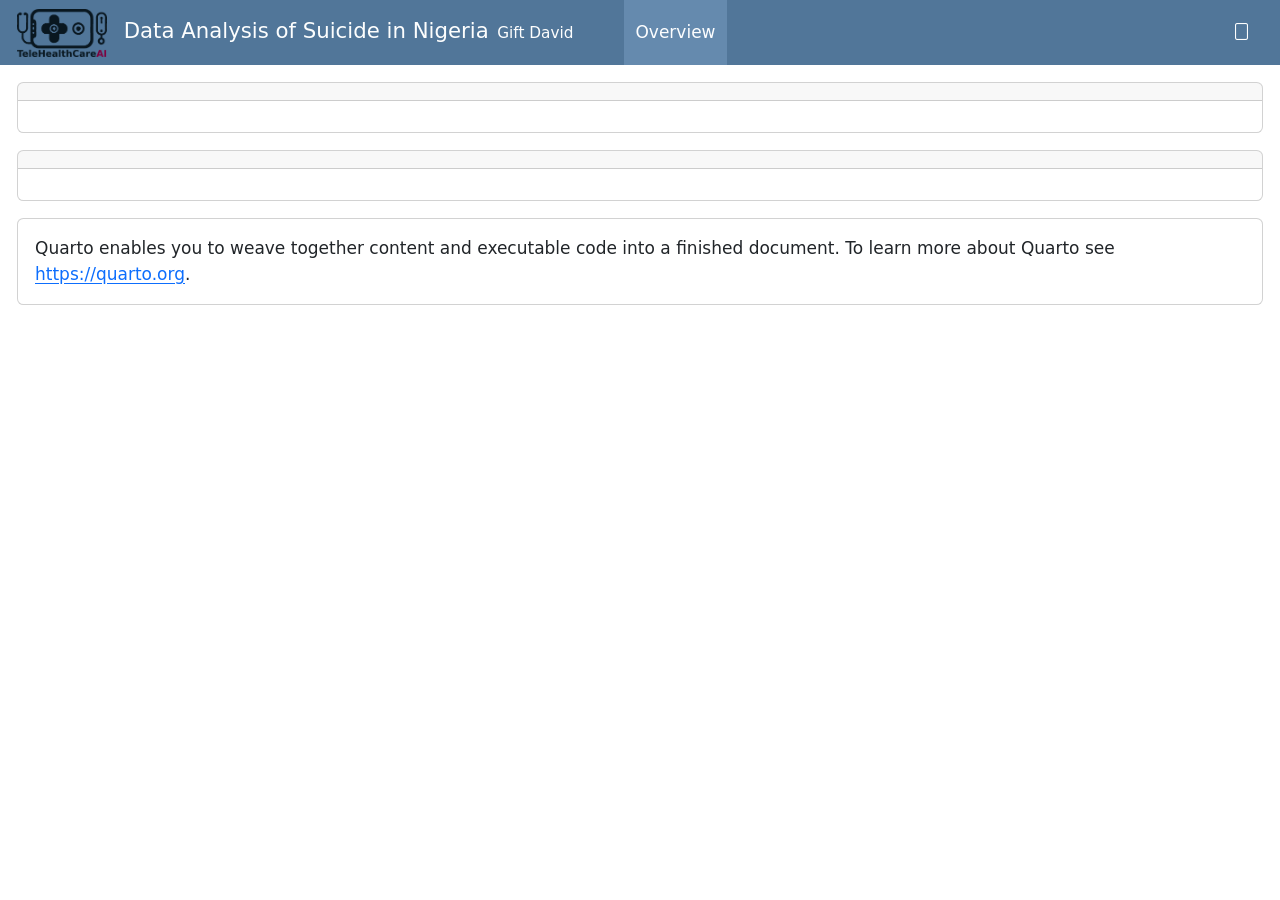
==== index.html @ 69d1113e "wip" ====
<!DOCTYPE html>
<html xmlns="http://www.w3.org/1999/xhtml" lang="en" xml:lang="en"><head>

<meta charset="utf-8">
<meta name="generator" content="quarto-1.7.31">

<meta name="viewport" content="width=device-width, initial-scale=1.0, user-scalable=yes">

<meta name="author" content="Gift David">

<title>Data Analysis of Suicide in Nigeria</title>
<style>
code{white-space: pre-wrap;}
span.smallcaps{font-variant: small-caps;}
div.columns{display: flex; gap: min(4vw, 1.5em);}
div.column{flex: auto; overflow-x: auto;}
div.hanging-indent{margin-left: 1.5em; text-indent: -1.5em;}
ul.task-list{list-style: none;}
ul.task-list li input[type="checkbox"] {
  width: 0.8em;
  margin: 0 0.8em 0.2em -1em; /* quarto-specific, see https://github.com/quarto-dev/quarto-cli/issues/4556 */ 
  vertical-align: middle;
}
</style>


<script src="index_files/libs/clipboard/clipboard.min.js"></script>
<script src="index_files/libs/quarto-html/quarto.js" type="module"></script>
<script src="index_files/libs/quarto-html/tabsets/tabsets.js" type="module"></script>
<script src="index_files/libs/quarto-html/popper.min.js"></script>
<script src="index_files/libs/quarto-html/tippy.umd.min.js"></script>
<script src="index_files/libs/quarto-html/anchor.min.js"></script>
<link href="index_files/libs/quarto-html/tippy.css" rel="stylesheet">
<link href="index_files/libs/quarto-html/quarto-syntax-highlighting-e1a5c8363afafaef2c763b6775fbf3ca.css" rel="stylesheet" class="quarto-color-scheme" id="quarto-text-highlighting-styles">
<link href="index_files/libs/quarto-html/quarto-syntax-highlighting-dark-8ef56b68f8fa1e9d2ba328e99e439f80.css" rel="stylesheet" class="quarto-color-scheme quarto-color-alternate" id="quarto-text-highlighting-styles">
<link href="index_files/libs/quarto-html/quarto-syntax-highlighting-e1a5c8363afafaef2c763b6775fbf3ca.css" rel="stylesheet" class="quarto-color-scheme-extra" id="quarto-text-highlighting-styles">
<script src="index_files/libs/bootstrap/bootstrap.min.js"></script>
<link href="index_files/libs/bootstrap/bootstrap-icons.css" rel="stylesheet">
<link href="index_files/libs/bootstrap/bootstrap-b7bd2291ddbeaabe396b4d601b8ded31.min.css" rel="stylesheet" append-hash="true" class="quarto-color-scheme" id="quarto-bootstrap" data-mode="light">
<link href="index_files/libs/bootstrap/bootstrap-dark-b7bd2291ddbeaabe396b4d601b8ded31.min.css" rel="stylesheet" append-hash="true" class="quarto-color-scheme quarto-color-alternate" id="quarto-bootstrap" data-mode="light">
<link href="index_files/libs/bootstrap/bootstrap-b7bd2291ddbeaabe396b4d601b8ded31.min.css" rel="stylesheet" append-hash="true" class="quarto-color-scheme-extra" id="quarto-bootstrap" data-mode="light">
<script src="index_files/libs/quarto-dashboard/quarto-dashboard.js"></script>
<script src="index_files/libs/quarto-dashboard/stickythead.js"></script>



<script src="index_files/libs/quarto-dashboard/web-components.js" type="module"></script>
<script src="index_files/libs/quarto-dashboard/components.js"></script>



</head>

<body class="quarto-dashboard dashboard-fill fullcontent quarto-light">

<header id="quarto-dashboard-header">
<nav class="navbar navbar-expand-md slim" data-bs-theme="dark">
  <div class="navbar-container container-fluid">
    <button class="navbar-toggler" type="button" data-bs-toggle="collapse" data-bs-target="#dashboard-collapse" aria-controls="dashboard-collapse" aria-expanded="false" aria-label="Toggle navigation">
      <span class="navbar-toggler-icon"></span>
    </button>    


    <div class="navbar-brand-container">       
    <a href="#"><img src="dashboard/assets/images/thcai-logo.png" alt="" class="navbar-logo d-inline-block"></a>
      <div class="navbar-title">
        <div class="navbar-title-text"><a href="#">Data Analysis of Suicide in Nigeria</a></div>
        
        <div class="navbar-author">Gift David</div>
      </div>
    </div>
<div id="dashboard-collapse" class="navbar-collapse collapse"><ul class="navbar-nav navbar-nav-scroll me-auto" role="tablist"><li class="nav-item" role="presentation"><a id="tab-overview" class="nav-link active" data-bs-toggle="tab" role="tab" data-bs-target="#overview" data-scrolling="false" href="#overview" aria-controls="overview" aria-selected="true"><span class="nav-link-text">Overview</span></a></li></ul><div class="quarto-dashboard-links"><a class="quarto-dashboard-link" href="https://docs.google.com/document/d/15hE46jFvj5pnw4lbcJsg3NOOu0spqng-XktD4CuAUO4/edit?usp=sharing" title="report"><i class="bi bi-file"></i></a></div></div></div>
</nav>
</header>
<div class="page-layout-custom quarto-dashboard-content bslib-gap-spacing html-fill-container bslib-page-fill quarto-dashboard-pages">  

<div class="bslib-grid-item html-fill-item tab-content bslib-grid" data-layout="fill" style="display: grid; grid-template-rows: minmax(3em, 1fr); grid-auto-columns: minmax(0, 1fr);">
<div id="overview" class="dashboard-page tab-pane show active html-fill-item html-fill-container" data-orientation="rows" aria-labelledby="tab-overview">
<div class="html-fill-item html-fill-container bslib-grid" style="display: grid; grid-template-rows: minmax(3em, max-content) minmax(3em, max-content) minmax(3em, max-content); grid-auto-columns: minmax(0, 1fr);">
<div class="html-fill-item html-fill-container bslib-grid" style="display: grid; grid-template-columns: minmax(3em, 1fr);
grid-auto-rows: minmax(0, 1fr);">
<div class="card tabset html-fill-item html-fill-container bslib-card" data-bslib-card-init="" data-require-bs-caller="card()" data-full-screen="false">
<div class="card-header dashboard-card-no-title bslib-navs-card-title">

<ul class="nav nav-tabs card-header-tabs" role="tablist" data-tabsetid="card-tabset-1"></ul></div>
<div class="tab-content html-fill-item html-fill-container" data-tabset-id="card-tabset-1"></div><bslib-tooltip placement="auto" bsoptions="[]" data-require-bs-version="5" data-require-bs-caller="tooltip()">
    <template>Expand</template>
    <span class="bslib-full-screen-enter badge rounded-pill">
        <svg xmlns="http://www.w3.org/2000/svg" viewbox="0 0 24 24" style="height:1em;width:1em;" aria-hidden="true" role="img"><path d="M20 5C20 4.4 19.6 4 19 4H13C12.4 4 12 3.6 12 3C12 2.4 12.4 2 13 2H21C21.6 2 22 2.4 22 3V11C22 11.6 21.6 12 21 12C20.4 12 20 11.6 20 11V5ZM4 19C4 19.6 4.4 20 5 20H11C11.6 20 12 20.4 12 21C12 21.6 11.6 22 11 22H3C2.4 22 2 21.6 2 21V13C2 12.4 2.4 12 3 12C3.6 12 4 12.4 4 13V19Z"></path></svg>
    </span>
</bslib-tooltip><script data-bslib-card-init="">bslib.Card.initializeAllCards();</script></div>
</div>
<div class="html-fill-item html-fill-container bslib-grid" style="display: grid; grid-template-columns: minmax(3em, 1fr);
grid-auto-rows: minmax(0, 1fr);">
<div class="card tabset html-fill-item html-fill-container bslib-card" data-bslib-card-init="" data-require-bs-caller="card()" data-full-screen="false">
<div class="card-header dashboard-card-no-title bslib-navs-card-title">

<ul class="nav nav-tabs card-header-tabs" role="tablist" data-tabsetid="card-tabset-2"></ul></div>
<div class="tab-content html-fill-item html-fill-container" data-tabset-id="card-tabset-2"></div><bslib-tooltip placement="auto" bsoptions="[]" data-require-bs-version="5" data-require-bs-caller="tooltip()">
    <template>Expand</template>
    <span class="bslib-full-screen-enter badge rounded-pill">
        <svg xmlns="http://www.w3.org/2000/svg" viewbox="0 0 24 24" style="height:1em;width:1em;" aria-hidden="true" role="img"><path d="M20 5C20 4.4 19.6 4 19 4H13C12.4 4 12 3.6 12 3C12 2.4 12.4 2 13 2H21C21.6 2 22 2.4 22 3V11C22 11.6 21.6 12 21 12C20.4 12 20 11.6 20 11V5ZM4 19C4 19.6 4.4 20 5 20H11C11.6 20 12 20.4 12 21C12 21.6 11.6 22 11 22H3C2.4 22 2 21.6 2 21V13C2 12.4 2.4 12 3 12C3.6 12 4 12.4 4 13V19Z"></path></svg>
    </span>
</bslib-tooltip><script data-bslib-card-init="">bslib.Card.initializeAllCards();</script></div>
</div>
<div class="html-fill-item html-fill-container bslib-grid" style="display: grid; grid-template-columns: minmax(3em, 1fr);
grid-auto-rows: minmax(0, 1fr);">
<div class="card html-fill-item html-fill-container bslib-card" data-fill="false" data-bslib-card-init="" data-require-bs-caller="card()" data-full-screen="false">
<div class="card-body html-fill-item html-fill-container">
<p>Quarto enables you to weave together content and executable code into a finished document. To learn more about Quarto see <a href="https://quarto.org" class="uri">https://quarto.org</a>.</p>
</div>
<bslib-tooltip placement="auto" bsoptions="[]" data-require-bs-version="5" data-require-bs-caller="tooltip()">
    <template>Expand</template>
    <span class="bslib-full-screen-enter badge rounded-pill">
        <svg xmlns="http://www.w3.org/2000/svg" viewbox="0 0 24 24" style="height:1em;width:1em;" aria-hidden="true" role="img"><path d="M20 5C20 4.4 19.6 4 19 4H13C12.4 4 12 3.6 12 3C12 2.4 12.4 2 13 2H21C21.6 2 22 2.4 22 3V11C22 11.6 21.6 12 21 12C20.4 12 20 11.6 20 11V5ZM4 19C4 19.6 4.4 20 5 20H11C11.6 20 12 20.4 12 21C12 21.6 11.6 22 11 22H3C2.4 22 2 21.6 2 21V13C2 12.4 2.4 12 3 12C3.6 12 4 12.4 4 13V19Z"></path></svg>
    </span>
</bslib-tooltip><script data-bslib-card-init="">bslib.Card.initializeAllCards();</script></div><div id="3ade8a4a-fb1d-4a6c-8409-ac45482d5fc9" class="hidden html-fill-item html-fill-container">

</div>
</div>
</div>
</div>
</div>


<script id="quarto-html-after-body" type="application/javascript">
  window.document.addEventListener("DOMContentLoaded", function (event) {
    const icon = "";
    const anchorJS = new window.AnchorJS();
    anchorJS.options = {
      placement: 'right',
      icon: icon
    };
    anchorJS.add('.anchored');
    const isCodeAnnotation = (el) => {
      for (const clz of el.classList) {
        if (clz.startsWith('code-annotation-')) {                     
          return true;
        }
      }
      return false;
    }
    const onCopySuccess = function(e) {
      // button target
      const button = e.trigger;
      // don't keep focus
      button.blur();
      // flash "checked"
      button.classList.add('code-copy-button-checked');
      var currentTitle = button.getAttribute("title");
      button.setAttribute("title", "Copied!");
      let tooltip;
      if (window.bootstrap) {
        button.setAttribute("data-bs-toggle", "tooltip");
        button.setAttribute("data-bs-placement", "left");
        button.setAttribute("data-bs-title", "Copied!");
        tooltip = new bootstrap.Tooltip(button, 
          { trigger: "manual", 
            customClass: "code-copy-button-tooltip",
            offset: [0, -8]});
        tooltip.show();    
      }
      setTimeout(function() {
        if (tooltip) {
          tooltip.hide();
          button.removeAttribute("data-bs-title");
          button.removeAttribute("data-bs-toggle");
          button.removeAttribute("data-bs-placement");
        }
        button.setAttribute("title", currentTitle);
        button.classList.remove('code-copy-button-checked');
      }, 1000);
      // clear code selection
      e.clearSelection();
    }
    const getTextToCopy = function(trigger) {
        const codeEl = trigger.previousElementSibling.cloneNode(true);
        for (const childEl of codeEl.children) {
          if (isCodeAnnotation(childEl)) {
            childEl.remove();
          }
        }
        return codeEl.innerText;
    }
    const clipboard = new window.ClipboardJS('.code-copy-button:not([data-in-quarto-modal])', {
      text: getTextToCopy
    });
    clipboard.on('success', onCopySuccess);
    if (window.document.getElementById('quarto-embedded-source-code-modal')) {
      const clipboardModal = new window.ClipboardJS('.code-copy-button[data-in-quarto-modal]', {
        text: getTextToCopy,
        container: window.document.getElementById('quarto-embedded-source-code-modal')
      });
      clipboardModal.on('success', onCopySuccess);
    }
      var localhostRegex = new RegExp(/^(?:http|https):\/\/localhost\:?[0-9]*\//);
      var mailtoRegex = new RegExp(/^mailto:/);
        var filterRegex = new RegExp('/' + window.location.host + '/');
      var isInternal = (href) => {
          return filterRegex.test(href) || localhostRegex.test(href) || mailtoRegex.test(href);
      }
      // Inspect non-navigation links and adorn them if external
     var links = window.document.querySelectorAll('a[href]:not(.nav-link):not(.navbar-brand):not(.toc-action):not(.sidebar-link):not(.sidebar-item-toggle):not(.pagination-link):not(.no-external):not([aria-hidden]):not(.dropdown-item):not(.quarto-navigation-tool):not(.about-link)');
      for (var i=0; i<links.length; i++) {
        const link = links[i];
        if (!isInternal(link.href)) {
          // undo the damage that might have been done by quarto-nav.js in the case of
          // links that we want to consider external
          if (link.dataset.originalHref !== undefined) {
            link.href = link.dataset.originalHref;
          }
        }
      }
    function tippyHover(el, contentFn, onTriggerFn, onUntriggerFn) {
      const config = {
        allowHTML: true,
        maxWidth: 500,
        delay: 100,
        arrow: false,
        appendTo: function(el) {
            return el.parentElement;
        },
        interactive: true,
        interactiveBorder: 10,
        theme: 'quarto',
        placement: 'bottom-start',
      };
      if (contentFn) {
        config.content = contentFn;
      }
      if (onTriggerFn) {
        config.onTrigger = onTriggerFn;
      }
      if (onUntriggerFn) {
        config.onUntrigger = onUntriggerFn;
      }
      window.tippy(el, config); 
    }
    const noterefs = window.document.querySelectorAll('a[role="doc-noteref"]');
    for (var i=0; i<noterefs.length; i++) {
      const ref = noterefs[i];
      tippyHover(ref, function() {
        // use id or data attribute instead here
        let href = ref.getAttribute('data-footnote-href') || ref.getAttribute('href');
        try { href = new URL(href).hash; } catch {}
        const id = href.replace(/^#\/?/, "");
        const note = window.document.getElementById(id);
        if (note) {
          return note.innerHTML;
        } else {
          return "";
        }
      });
    }
    const xrefs = window.document.querySelectorAll('a.quarto-xref');
    const processXRef = (id, note) => {
      // Strip column container classes
      const stripColumnClz = (el) => {
        el.classList.remove("page-full", "page-columns");
        if (el.children) {
          for (const child of el.children) {
            stripColumnClz(child);
          }
        }
      }
      stripColumnClz(note)
      if (id === null || id.startsWith('sec-')) {
        // Special case sections, only their first couple elements
        const container = document.createElement("div");
        if (note.children && note.children.length > 2) {
          container.appendChild(note.children[0].cloneNode(true));
          for (let i = 1; i < note.children.length; i++) {
            const child = note.children[i];
            if (child.tagName === "P" && child.innerText === "") {
              continue;
            } else {
              container.appendChild(child.cloneNode(true));
              break;
            }
          }
          if (window.Quarto?.typesetMath) {
            window.Quarto.typesetMath(container);
          }
          return container.innerHTML
        } else {
          if (window.Quarto?.typesetMath) {
            window.Quarto.typesetMath(note);
          }
          return note.innerHTML;
        }
      } else {
        // Remove any anchor links if they are present
        const anchorLink = note.querySelector('a.anchorjs-link');
        if (anchorLink) {
          anchorLink.remove();
        }
        if (window.Quarto?.typesetMath) {
          window.Quarto.typesetMath(note);
        }
        if (note.classList.contains("callout")) {
          return note.outerHTML;
        } else {
          return note.innerHTML;
        }
      }
    }
    for (var i=0; i<xrefs.length; i++) {
      const xref = xrefs[i];
      tippyHover(xref, undefined, function(instance) {
        instance.disable();
        let url = xref.getAttribute('href');
        let hash = undefined; 
        if (url.startsWith('#')) {
          hash = url;
        } else {
          try { hash = new URL(url).hash; } catch {}
        }
        if (hash) {
          const id = hash.replace(/^#\/?/, "");
          const note = window.document.getElementById(id);
          if (note !== null) {
            try {
              const html = processXRef(id, note.cloneNode(true));
              instance.setContent(html);
            } finally {
              instance.enable();
              instance.show();
            }
          } else {
            // See if we can fetch this
            fetch(url.split('#')[0])
            .then(res => res.text())
            .then(html => {
              const parser = new DOMParser();
              const htmlDoc = parser.parseFromString(html, "text/html");
              const note = htmlDoc.getElementById(id);
              if (note !== null) {
                const html = processXRef(id, note);
                instance.setContent(html);
              } 
            }).finally(() => {
              instance.enable();
              instance.show();
            });
          }
        } else {
          // See if we can fetch a full url (with no hash to target)
          // This is a special case and we should probably do some content thinning / targeting
          fetch(url)
          .then(res => res.text())
          .then(html => {
            const parser = new DOMParser();
            const htmlDoc = parser.parseFromString(html, "text/html");
            const note = htmlDoc.querySelector('main.content');
            if (note !== null) {
              // This should only happen for chapter cross references
              // (since there is no id in the URL)
              // remove the first header
              if (note.children.length > 0 && note.children[0].tagName === "HEADER") {
                note.children[0].remove();
              }
              const html = processXRef(null, note);
              instance.setContent(html);
            } 
          }).finally(() => {
            instance.enable();
            instance.show();
          });
        }
      }, function(instance) {
      });
    }
        let selectedAnnoteEl;
        const selectorForAnnotation = ( cell, annotation) => {
          let cellAttr = 'data-code-cell="' + cell + '"';
          let lineAttr = 'data-code-annotation="' +  annotation + '"';
          const selector = 'span[' + cellAttr + '][' + lineAttr + ']';
          return selector;
        }
        const selectCodeLines = (annoteEl) => {
          const doc = window.document;
          const targetCell = annoteEl.getAttribute("data-target-cell");
          const targetAnnotation = annoteEl.getAttribute("data-target-annotation");
          const annoteSpan = window.document.querySelector(selectorForAnnotation(targetCell, targetAnnotation));
          const lines = annoteSpan.getAttribute("data-code-lines").split(",");
          const lineIds = lines.map((line) => {
            return targetCell + "-" + line;
          })
          let top = null;
          let height = null;
          let parent = null;
          if (lineIds.length > 0) {
              //compute the position of the single el (top and bottom and make a div)
              const el = window.document.getElementById(lineIds[0]);
              top = el.offsetTop;
              height = el.offsetHeight;
              parent = el.parentElement.parentElement;
            if (lineIds.length > 1) {
              const lastEl = window.document.getElementById(lineIds[lineIds.length - 1]);
              const bottom = lastEl.offsetTop + lastEl.offsetHeight;
              height = bottom - top;
            }
            if (top !== null && height !== null && parent !== null) {
              // cook up a div (if necessary) and position it 
              let div = window.document.getElementById("code-annotation-line-highlight");
              if (div === null) {
                div = window.document.createElement("div");
                div.setAttribute("id", "code-annotation-line-highlight");
                div.style.position = 'absolute';
                parent.appendChild(div);
              }
              div.style.top = top - 2 + "px";
              div.style.height = height + 4 + "px";
              div.style.left = 0;
              let gutterDiv = window.document.getElementById("code-annotation-line-highlight-gutter");
              if (gutterDiv === null) {
                gutterDiv = window.document.createElement("div");
                gutterDiv.setAttribute("id", "code-annotation-line-highlight-gutter");
                gutterDiv.style.position = 'absolute';
                const codeCell = window.document.getElementById(targetCell);
                const gutter = codeCell.querySelector('.code-annotation-gutter');
                gutter.appendChild(gutterDiv);
              }
              gutterDiv.style.top = top - 2 + "px";
              gutterDiv.style.height = height + 4 + "px";
            }
            selectedAnnoteEl = annoteEl;
          }
        };
        const unselectCodeLines = () => {
          const elementsIds = ["code-annotation-line-highlight", "code-annotation-line-highlight-gutter"];
          elementsIds.forEach((elId) => {
            const div = window.document.getElementById(elId);
            if (div) {
              div.remove();
            }
          });
          selectedAnnoteEl = undefined;
        };
          // Handle positioning of the toggle
      window.addEventListener(
        "resize",
        throttle(() => {
          elRect = undefined;
          if (selectedAnnoteEl) {
            selectCodeLines(selectedAnnoteEl);
          }
        }, 10)
      );
      function throttle(fn, ms) {
      let throttle = false;
      let timer;
        return (...args) => {
          if(!throttle) { // first call gets through
              fn.apply(this, args);
              throttle = true;
          } else { // all the others get throttled
              if(timer) clearTimeout(timer); // cancel #2
              timer = setTimeout(() => {
                fn.apply(this, args);
                timer = throttle = false;
              }, ms);
          }
        };
      }
        // Attach click handler to the DT
        const annoteDls = window.document.querySelectorAll('dt[data-target-cell]');
        for (const annoteDlNode of annoteDls) {
          annoteDlNode.addEventListener('click', (event) => {
            const clickedEl = event.target;
            if (clickedEl !== selectedAnnoteEl) {
              unselectCodeLines();
              const activeEl = window.document.querySelector('dt[data-target-cell].code-annotation-active');
              if (activeEl) {
                activeEl.classList.remove('code-annotation-active');
              }
              selectCodeLines(clickedEl);
              clickedEl.classList.add('code-annotation-active');
            } else {
              // Unselect the line
              unselectCodeLines();
              clickedEl.classList.remove('code-annotation-active');
            }
          });
        }
    const findCites = (el) => {
      const parentEl = el.parentElement;
      if (parentEl) {
        const cites = parentEl.dataset.cites;
        if (cites) {
          return {
            el,
            cites: cites.split(' ')
          };
        } else {
          return findCites(el.parentElement)
        }
      } else {
        return undefined;
      }
    };
    var bibliorefs = window.document.querySelectorAll('a[role="doc-biblioref"]');
    for (var i=0; i<bibliorefs.length; i++) {
      const ref = bibliorefs[i];
      const citeInfo = findCites(ref);
      if (citeInfo) {
        tippyHover(citeInfo.el, function() {
          var popup = window.document.createElement('div');
          citeInfo.cites.forEach(function(cite) {
            var citeDiv = window.document.createElement('div');
            citeDiv.classList.add('hanging-indent');
            citeDiv.classList.add('csl-entry');
            var biblioDiv = window.document.getElementById('ref-' + cite);
            if (biblioDiv) {
              citeDiv.innerHTML = biblioDiv.innerHTML;
            }
            popup.appendChild(citeDiv);
          });
          return popup.innerHTML;
        });
      }
    }
  });
  </script>
</div> <!-- /container fluid -->

<script type="application/javascript">
window.document.addEventListener("DOMContentLoaded", function (_event) {
  if (window.bslib.Card) {
    window.bslib.Card.initializeAllCards();
  }
}); 
</script>
  



</body></html>
---- index_files/libs/quarto-html/tippy.css ----
.tippy-box[data-animation=fade][data-state=hidden]{opacity:0}[data-tippy-root]{max-width:calc(100vw - 10px)}.tippy-box{position:relative;background-color:#333;color:#fff;border-radius:4px;font-size:14px;line-height:1.4;white-space:normal;outline:0;transition-property:transform,visibility,opacity}.tippy-box[data-placement^=top]>.tippy-arrow{bottom:0}.tippy-box[data-placement^=top]>.tippy-arrow:before{bottom:-7px;left:0;border-width:8px 8px 0;border-top-color:initial;transform-origin:center top}.tippy-box[data-placement^=bottom]>.tippy-arrow{top:0}.tippy-box[data-placement^=bottom]>.tippy-arrow:before{top:-7px;left:0;border-width:0 8px 8px;border-bottom-color:initial;transform-origin:center bottom}.tippy-box[data-placement^=left]>.tippy-arrow{right:0}.tippy-box[data-placement^=left]>.tippy-arrow:before{border-width:8px 0 8px 8px;border-left-color:initial;right:-7px;transform-origin:center left}.tippy-box[data-placement^=right]>.tippy-arrow{left:0}.tippy-box[data-placement^=right]>.tippy-arrow:before{left:-7px;border-width:8px 8px 8px 0;border-right-color:initial;transform-origin:center right}.tippy-box[data-inertia][data-state=visible]{transition-timing-function:cubic-bezier(.54,1.5,.38,1.11)}.tippy-arrow{width:16px;height:16px;color:#333}.tippy-arrow:before{content:"";position:absolute;border-color:transparent;border-style:solid}.tippy-content{position:relative;padding:5px 9px;z-index:1}
---- index_files/libs/quarto-html/quarto-syntax-highlighting-e1a5c8363afafaef2c763b6775fbf3ca.css ----
/* quarto syntax highlight colors */
:root {
  --quarto-hl-ot-color: #003B4F;
  --quarto-hl-at-color: #657422;
  --quarto-hl-ss-color: #20794D;
  --quarto-hl-an-color: #5E5E5E;
  --quarto-hl-fu-color: #4758AB;
  --quarto-hl-st-color: #20794D;
  --quarto-hl-cf-color: #003B4F;
  --quarto-hl-op-color: #5E5E5E;
  --quarto-hl-er-color: #AD0000;
  --quarto-hl-bn-color: #AD0000;
  --quarto-hl-al-color: #AD0000;
  --quarto-hl-va-color: #111111;
  --quarto-hl-bu-color: inherit;
  --quarto-hl-ex-color: inherit;
  --quarto-hl-pp-color: #AD0000;
  --quarto-hl-in-color: #5E5E5E;
  --quarto-hl-vs-color: #20794D;
  --quarto-hl-wa-color: #5E5E5E;
  --quarto-hl-do-color: #5E5E5E;
  --quarto-hl-im-color: #00769E;
  --quarto-hl-ch-color: #20794D;
  --quarto-hl-dt-color: #AD0000;
  --quarto-hl-fl-color: #AD0000;
  --quarto-hl-co-color: #5E5E5E;
  --quarto-hl-cv-color: #5E5E5E;
  --quarto-hl-cn-color: #8f5902;
  --quarto-hl-sc-color: #5E5E5E;
  --quarto-hl-dv-color: #AD0000;
  --quarto-hl-kw-color: #003B4F;
}

/* other quarto variables */
:root {
  --quarto-font-monospace: SFMono-Regular, Menlo, Monaco, Consolas, "Liberation Mono", "Courier New", monospace;
}

/* syntax highlight based on Pandoc's rules */
pre > code.sourceCode > span {
  color: #003B4F;
}

code.sourceCode > span {
  color: #003B4F;
}

div.sourceCode,
div.sourceCode pre.sourceCode {
  color: #003B4F;
}

/* Normal */
code span {
  color: #003B4F;
}

/* Alert */
code span.al {
  color: #AD0000;
  font-style: inherit;
}

/* Annotation */
code span.an {
  color: #5E5E5E;
  font-style: inherit;
}

/* Attribute */
code span.at {
  color: #657422;
  font-style: inherit;
}

/* BaseN */
code span.bn {
  color: #AD0000;
  font-style: inherit;
}

/* BuiltIn */
code span.bu {
  font-style: inherit;
}

/* ControlFlow */
code span.cf {
  color: #003B4F;
  font-weight: bold;
  font-style: inherit;
}

/* Char */
code span.ch {
  color: #20794D;
  font-style: inherit;
}

/* Constant */
code span.cn {
  color: #8f5902;
  font-style: inherit;
}

/* Comment */
code span.co {
  color: #5E5E5E;
  font-style: inherit;
}

/* CommentVar */
code span.cv {
  color: #5E5E5E;
  font-style: italic;
}

/* Documentation */
code span.do {
  color: #5E5E5E;
  font-style: italic;
}

/* DataType */
code span.dt {
  color: #AD0000;
  font-style: inherit;
}

/* DecVal */
code span.dv {
  color: #AD0000;
  font-style: inherit;
}

/* Error */
code span.er {
  color: #AD0000;
  font-style: inherit;
}

/* Extension */
code span.ex {
  font-style: inherit;
}

/* Float */
code span.fl {
  color: #AD0000;
  font-style: inherit;
}

/* Function */
code span.fu {
  color: #4758AB;
  font-style: inherit;
}

/* Import */
code span.im {
  color: #00769E;
  font-style: inherit;
}

/* Information */
code span.in {
  color: #5E5E5E;
  font-style: inherit;
}

/* Keyword */
code span.kw {
  color: #003B4F;
  font-weight: bold;
  font-style: inherit;
}

/* Operator */
code span.op {
  color: #5E5E5E;
  font-style: inherit;
}

/* Other */
code span.ot {
  color: #003B4F;
  font-style: inherit;
}

/* Preprocessor */
code span.pp {
  color: #AD0000;
  font-style: inherit;
}

/* SpecialChar */
code span.sc {
  color: #5E5E5E;
  font-style: inherit;
}

/* SpecialString */
code span.ss {
  color: #20794D;
  font-style: inherit;
}

/* String */
code span.st {
  color: #20794D;
  font-style: inherit;
}

/* Variable */
code span.va {
  color: #111111;
  font-style: inherit;
}

/* VerbatimString */
code span.vs {
  color: #20794D;
  font-style: inherit;
}

/* Warning */
code span.wa {
  color: #5E5E5E;
  font-style: italic;
}

.prevent-inlining {
  content: "</";
}

/*# sourceMappingURL=c735b2cac6c846c1abc72f5ce1520814.css.map */
---- index_files/libs/quarto-html/quarto-syntax-highlighting-dark-8ef56b68f8fa1e9d2ba328e99e439f80.css ----
/* quarto syntax highlight colors */
:root {
  --quarto-hl-al-color: #f07178;
  --quarto-hl-an-color: #d4d0ab;
  --quarto-hl-at-color: #00e0e0;
  --quarto-hl-bn-color: #d4d0ab;
  --quarto-hl-bu-color: #abe338;
  --quarto-hl-ch-color: #abe338;
  --quarto-hl-co-color: #f8f8f2;
  --quarto-hl-cv-color: #ffd700;
  --quarto-hl-cn-color: #ffd700;
  --quarto-hl-cf-color: #ffa07a;
  --quarto-hl-dt-color: #ffa07a;
  --quarto-hl-dv-color: #d4d0ab;
  --quarto-hl-do-color: #f8f8f2;
  --quarto-hl-er-color: #f07178;
  --quarto-hl-ex-color: #00e0e0;
  --quarto-hl-fl-color: #d4d0ab;
  --quarto-hl-fu-color: #ffa07a;
  --quarto-hl-im-color: #abe338;
  --quarto-hl-in-color: #d4d0ab;
  --quarto-hl-kw-color: #ffa07a;
  --quarto-hl-op-color: #ffa07a;
  --quarto-hl-ot-color: #00e0e0;
  --quarto-hl-pp-color: #dcc6e0;
  --quarto-hl-re-color: #00e0e0;
  --quarto-hl-sc-color: #abe338;
  --quarto-hl-ss-color: #abe338;
  --quarto-hl-st-color: #abe338;
  --quarto-hl-va-color: #00e0e0;
  --quarto-hl-vs-color: #abe338;
  --quarto-hl-wa-color: #dcc6e0;
}

/* other quarto variables */
:root {
  --quarto-font-monospace: SFMono-Regular, Menlo, Monaco, Consolas, "Liberation Mono", "Courier New", monospace;
}

/* syntax highlight based on Pandoc's rules */
pre > code.sourceCode > span {
  color: #f8f8f2;
}

code.sourceCode > span {
  color: #f8f8f2;
}

div.sourceCode,
div.sourceCode pre.sourceCode {
  color: #f8f8f2;
}

/* Normal */
code span {
  color: #f8f8f2;
}

/* Alert */
code span.al {
  color: #f07178;
}

/* Annotation */
code span.an {
  color: #d4d0ab;
}

/* Attribute */
code span.at {
  color: #00e0e0;
}

/* BaseN */
code span.bn {
  color: #d4d0ab;
}

/* BuiltIn */
code span.bu {
  color: #abe338;
}

/* ControlFlow */
code span.cf {
  font-weight: bold;
  color: #ffa07a;
}

/* Char */
code span.ch {
  color: #abe338;
}

/* Constant */
code span.cn {
  color: #ffd700;
}

/* Comment */
code span.co {
  font-style: italic;
  color: #f8f8f2;
}

/* CommentVar */
code span.cv {
  color: #ffd700;
}

/* Documentation */
code span.do {
  color: #f8f8f2;
}

/* DataType */
code span.dt {
  color: #ffa07a;
}

/* DecVal */
code span.dv {
  color: #d4d0ab;
}

/* Error */
code span.er {
  color: #f07178;
  text-decoration: underline;
}

/* Extension */
code span.ex {
  font-weight: bold;
  color: #00e0e0;
}

/* Float */
code span.fl {
  color: #d4d0ab;
}

/* Function */
code span.fu {
  color: #ffa07a;
}

/* Import */
code span.im {
  color: #abe338;
}

/* Information */
code span.in {
  color: #d4d0ab;
}

/* Keyword */
code span.kw {
  font-weight: bold;
  color: #ffa07a;
}

/* Operator */
code span.op {
  color: #ffa07a;
}

/* Other */
code span.ot {
  color: #00e0e0;
}

/* Preprocessor */
code span.pp {
  color: #dcc6e0;
}

/* RegionMarker */
code span.re {
  background-color: #f8f8f2;
  color: #00e0e0;
}

/* SpecialChar */
code span.sc {
  color: #abe338;
}

/* SpecialString */
code span.ss {
  color: #abe338;
}

/* String */
code span.st {
  color: #abe338;
}

/* Variable */
code span.va {
  color: #00e0e0;
}

/* VerbatimString */
code span.vs {
  color: #abe338;
}

/* Warning */
code span.wa {
  color: #dcc6e0;
}

.prevent-inlining {
  content: "</";
}

/*# sourceMappingURL=cf5278f7cea5512246cb3b41cb474b3b.css.map */
---- index_files/libs/quarto-html/quarto-syntax-highlighting-e1a5c8363afafaef2c763b6775fbf3ca.css ----
/* quarto syntax highlight colors */
:root {
  --quarto-hl-ot-color: #003B4F;
  --quarto-hl-at-color: #657422;
  --quarto-hl-ss-color: #20794D;
  --quarto-hl-an-color: #5E5E5E;
  --quarto-hl-fu-color: #4758AB;
  --quarto-hl-st-color: #20794D;
  --quarto-hl-cf-color: #003B4F;
  --quarto-hl-op-color: #5E5E5E;
  --quarto-hl-er-color: #AD0000;
  --quarto-hl-bn-color: #AD0000;
  --quarto-hl-al-color: #AD0000;
  --quarto-hl-va-color: #111111;
  --quarto-hl-bu-color: inherit;
  --quarto-hl-ex-color: inherit;
  --quarto-hl-pp-color: #AD0000;
  --quarto-hl-in-color: #5E5E5E;
  --quarto-hl-vs-color: #20794D;
  --quarto-hl-wa-color: #5E5E5E;
  --quarto-hl-do-color: #5E5E5E;
  --quarto-hl-im-color: #00769E;
  --quarto-hl-ch-color: #20794D;
  --quarto-hl-dt-color: #AD0000;
  --quarto-hl-fl-color: #AD0000;
  --quarto-hl-co-color: #5E5E5E;
  --quarto-hl-cv-color: #5E5E5E;
  --quarto-hl-cn-color: #8f5902;
  --quarto-hl-sc-color: #5E5E5E;
  --quarto-hl-dv-color: #AD0000;
  --quarto-hl-kw-color: #003B4F;
}

/* other quarto variables */
:root {
  --quarto-font-monospace: SFMono-Regular, Menlo, Monaco, Consolas, "Liberation Mono", "Courier New", monospace;
}

/* syntax highlight based on Pandoc's rules */
pre > code.sourceCode > span {
  color: #003B4F;
}

code.sourceCode > span {
  color: #003B4F;
}

div.sourceCode,
div.sourceCode pre.sourceCode {
  color: #003B4F;
}

/* Normal */
code span {
  color: #003B4F;
}

/* Alert */
code span.al {
  color: #AD0000;
  font-style: inherit;
}

/* Annotation */
code span.an {
  color: #5E5E5E;
  font-style: inherit;
}

/* Attribute */
code span.at {
  color: #657422;
  font-style: inherit;
}

/* BaseN */
code span.bn {
  color: #AD0000;
  font-style: inherit;
}

/* BuiltIn */
code span.bu {
  font-style: inherit;
}

/* ControlFlow */
code span.cf {
  color: #003B4F;
  font-weight: bold;
  font-style: inherit;
}

/* Char */
code span.ch {
  color: #20794D;
  font-style: inherit;
}

/* Constant */
code span.cn {
  color: #8f5902;
  font-style: inherit;
}

/* Comment */
code span.co {
  color: #5E5E5E;
  font-style: inherit;
}

/* CommentVar */
code span.cv {
  color: #5E5E5E;
  font-style: italic;
}

/* Documentation */
code span.do {
  color: #5E5E5E;
  font-style: italic;
}

/* DataType */
code span.dt {
  color: #AD0000;
  font-style: inherit;
}

/* DecVal */
code span.dv {
  color: #AD0000;
  font-style: inherit;
}

/* Error */
code span.er {
  color: #AD0000;
  font-style: inherit;
}

/* Extension */
code span.ex {
  font-style: inherit;
}

/* Float */
code span.fl {
  color: #AD0000;
  font-style: inherit;
}

/* Function */
code span.fu {
  color: #4758AB;
  font-style: inherit;
}

/* Import */
code span.im {
  color: #00769E;
  font-style: inherit;
}

/* Information */
code span.in {
  color: #5E5E5E;
  font-style: inherit;
}

/* Keyword */
code span.kw {
  color: #003B4F;
  font-weight: bold;
  font-style: inherit;
}

/* Operator */
code span.op {
  color: #5E5E5E;
  font-style: inherit;
}

/* Other */
code span.ot {
  color: #003B4F;
  font-style: inherit;
}

/* Preprocessor */
code span.pp {
  color: #AD0000;
  font-style: inherit;
}

/* SpecialChar */
code span.sc {
  color: #5E5E5E;
  font-style: inherit;
}

/* SpecialString */
code span.ss {
  color: #20794D;
  font-style: inherit;
}

/* String */
code span.st {
  color: #20794D;
  font-style: inherit;
}

/* Variable */
code span.va {
  color: #111111;
  font-style: inherit;
}

/* VerbatimString */
code span.vs {
  color: #20794D;
  font-style: inherit;
}

/* Warning */
code span.wa {
  color: #5E5E5E;
  font-style: italic;
}

.prevent-inlining {
  content: "</";
}

/*# sourceMappingURL=c735b2cac6c846c1abc72f5ce1520814.css.map */
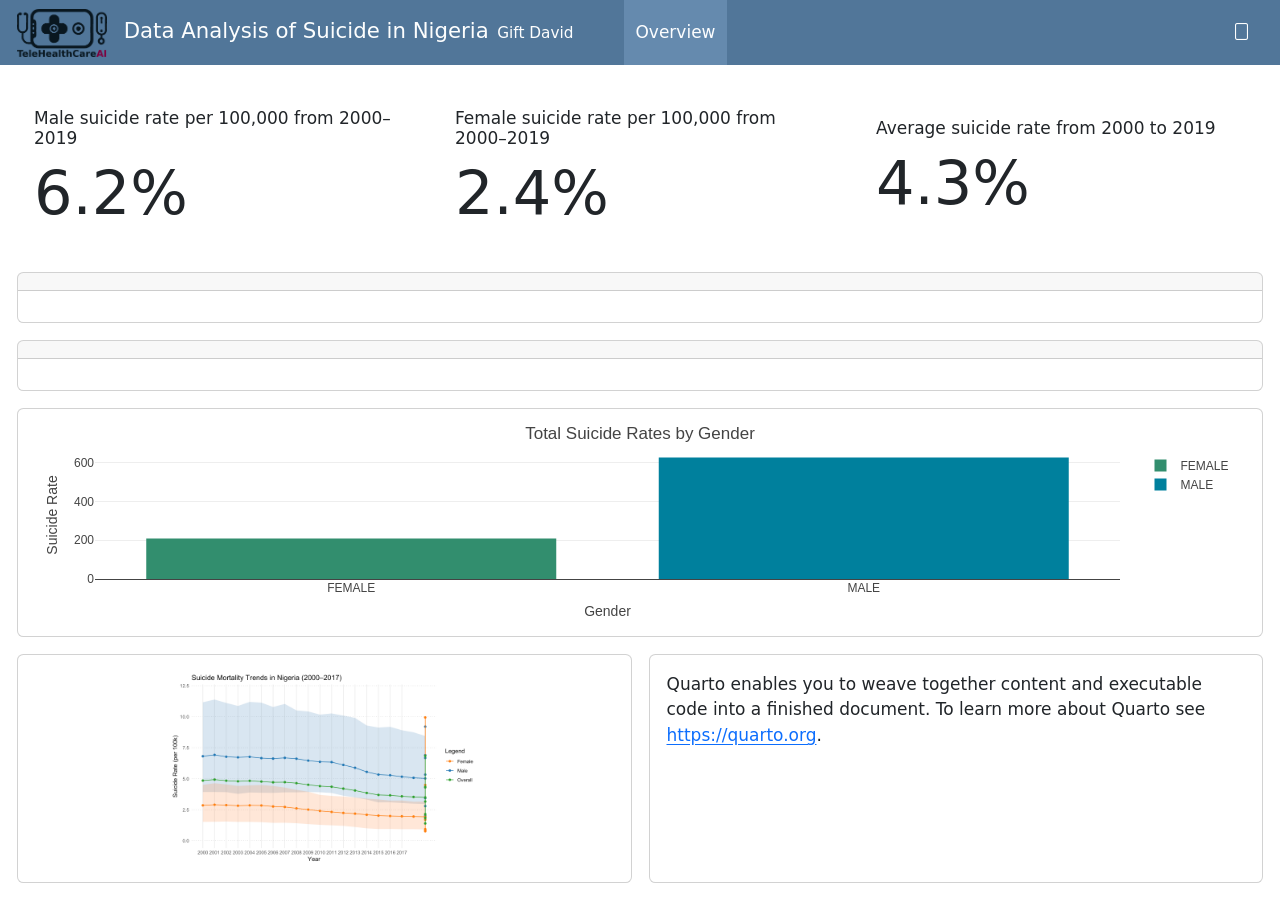
==== commit 060a27ef: "work in progress" ====
--- a/index.html
+++ b/index.html
@@ -47,6 +47,19 @@
 <script src="index_files/libs/quarto-dashboard/web-components.js" type="module"></script>
 <script src="index_files/libs/quarto-dashboard/components.js"></script>
 
+<link href="index_files/libs/htmltools-fill-0.5.8.1/fill.css" rel="stylesheet">
+<script src="index_files/libs/bslib-component-js-0.9.0/components.min.js"></script>
+<script src="index_files/libs/bslib-component-js-0.9.0/web-components.min.js" type="module"></script>
+<link href="index_files/libs/bslib-component-css-0.9.0/components.css" rel="stylesheet">
+<script src="index_files/libs/bslib-tag-require-0.9.0/tag-require.js"></script>
+<script src="index_files/libs/htmlwidgets-1.6.4/htmlwidgets.js"></script>
+<script src="index_files/libs/plotly-binding-4.11.0/plotly.js"></script>
+<script src="index_files/libs/typedarray-0.1/typedarray.min.js"></script>
+<script src="index_files/libs/jquery-3.5.1/jquery.min.js"></script>
+<link href="index_files/libs/crosstalk-1.2.1/css/crosstalk.min.css" rel="stylesheet">
+<script src="index_files/libs/crosstalk-1.2.1/js/crosstalk.min.js"></script>
+<link href="index_files/libs/plotly-htmlwidgets-css-2.11.1/plotly-htmlwidgets.css" rel="stylesheet">
+<script src="index_files/libs/plotly-main-2.11.1/plotly-latest.min.js"></script>
 
 
 </head>
@@ -76,14 +89,57 @@
 
 <div class="bslib-grid-item html-fill-item tab-content bslib-grid" data-layout="fill" style="display: grid; grid-template-rows: minmax(3em, 1fr); grid-auto-columns: minmax(0, 1fr);">
 <div id="overview" class="dashboard-page tab-pane show active html-fill-item html-fill-container" data-orientation="rows" aria-labelledby="tab-overview">
-<div class="html-fill-item html-fill-container bslib-grid" style="display: grid; grid-template-rows: minmax(3em, max-content) minmax(3em, max-content) minmax(3em, max-content); grid-auto-columns: minmax(0, 1fr);">
+<div class="html-fill-item html-fill-container bslib-grid" style="display: grid; grid-template-rows: minmax(3em, max-content) minmax(3em, max-content) minmax(3em, max-content) minmax(3em, 1fr) minmax(3em, 1fr); grid-auto-columns: minmax(0, 1fr);">
+<div class="html-fill-item html-fill-container bslib-grid" style="display: grid; grid-template-columns: minmax(3em, 1fr) minmax(3em, 1fr) minmax(3em, 1fr);
+grid-auto-rows: minmax(0, 1fr);">
+<div class="card bslib-card bslib-mb-spacing html-fill-item html-fill-container bslib-value-box default" color="#F5F5F5" data-bslib-card-init="" data-require-bs-caller="card()" data-require-bs-version="5 5" icon="gender-male" data-full-screen="false">
+<div class="card-body bslib-gap-spacing html-fill-item html-fill-container" style="margin-top:auto;margin-bottom:auto;flex:1 1 auto;">
+<div class="value-box-area html-fill-item html-fill-container">
+<p class="value-box-title">Male suicide rate per 100,000 from 2000–2019</p>
+<p class="value-box-value">6.2%</p>
+</div>
+</div>
+<script data-bslib-card-init="">bslib.Card.initializeAllCards();</script>
+<bslib-tooltip placement="auto" bsoptions="[]" data-require-bs-version="5" data-require-bs-caller="tooltip()">
+    <template>Expand</template>
+    <span class="bslib-full-screen-enter badge rounded-pill">
+        <svg xmlns="http://www.w3.org/2000/svg" viewbox="0 0 24 24" style="height:1em;width:1em;" aria-hidden="true" role="img"><path d="M20 5C20 4.4 19.6 4 19 4H13C12.4 4 12 3.6 12 3C12 2.4 12.4 2 13 2H21C21.6 2 22 2.4 22 3V11C22 11.6 21.6 12 21 12C20.4 12 20 11.6 20 11V5ZM4 19C4 19.6 4.4 20 5 20H11C11.6 20 12 20.4 12 21C12 21.6 11.6 22 11 22H3C2.4 22 2 21.6 2 21V13C2 12.4 2.4 12 3 12C3.6 12 4 12.4 4 13V19Z"></path></svg>
+    </span>
+</bslib-tooltip><script data-bslib-card-init="">bslib.Card.initializeAllCards();</script></div><div class="card bslib-card bslib-mb-spacing html-fill-item html-fill-container bslib-value-box default" color="#FFA725" data-bslib-card-init="" data-require-bs-caller="card()" data-require-bs-version="5 5" icon="gender-female" data-full-screen="false">
+<div class="card-body bslib-gap-spacing html-fill-item html-fill-container" style="margin-top:auto;margin-bottom:auto;flex:1 1 auto;">
+<div class="value-box-area html-fill-item html-fill-container">
+<p class="value-box-title">Female suicide rate per 100,000 from 2000–2019</p>
+<p class="value-box-value">2.4%</p>
+</div>
+</div>
+<script data-bslib-card-init="">bslib.Card.initializeAllCards();</script>
+<bslib-tooltip placement="auto" bsoptions="[]" data-require-bs-version="5" data-require-bs-caller="tooltip()">
+    <template>Expand</template>
+    <span class="bslib-full-screen-enter badge rounded-pill">
+        <svg xmlns="http://www.w3.org/2000/svg" viewbox="0 0 24 24" style="height:1em;width:1em;" aria-hidden="true" role="img"><path d="M20 5C20 4.4 19.6 4 19 4H13C12.4 4 12 3.6 12 3C12 2.4 12.4 2 13 2H21C21.6 2 22 2.4 22 3V11C22 11.6 21.6 12 21 12C20.4 12 20 11.6 20 11V5ZM4 19C4 19.6 4.4 20 5 20H11C11.6 20 12 20.4 12 21C12 21.6 11.6 22 11 22H3C2.4 22 2 21.6 2 21V13C2 12.4 2.4 12 3 12C3.6 12 4 12.4 4 13V19Z"></path></svg>
+    </span>
+</bslib-tooltip><script data-bslib-card-init="">bslib.Card.initializeAllCards();</script></div><div class="card bslib-card bslib-mb-spacing html-fill-item html-fill-container bslib-value-box default" color="#F5F5F5" data-bslib-card-init="" data-require-bs-caller="card()" data-require-bs-version="5 5" icon="people" data-full-screen="false">
+<div class="card-body bslib-gap-spacing html-fill-item html-fill-container" style="margin-top:auto;margin-bottom:auto;flex:1 1 auto;">
+<div class="value-box-area html-fill-item html-fill-container">
+<p class="value-box-title">Average suicide rate from 2000 to 2019</p>
+<p class="value-box-value">4.3%</p>
+</div>
+</div>
+<script data-bslib-card-init="">bslib.Card.initializeAllCards();</script>
+<bslib-tooltip placement="auto" bsoptions="[]" data-require-bs-version="5" data-require-bs-caller="tooltip()">
+    <template>Expand</template>
+    <span class="bslib-full-screen-enter badge rounded-pill">
+        <svg xmlns="http://www.w3.org/2000/svg" viewbox="0 0 24 24" style="height:1em;width:1em;" aria-hidden="true" role="img"><path d="M20 5C20 4.4 19.6 4 19 4H13C12.4 4 12 3.6 12 3C12 2.4 12.4 2 13 2H21C21.6 2 22 2.4 22 3V11C22 11.6 21.6 12 21 12C20.4 12 20 11.6 20 11V5ZM4 19C4 19.6 4.4 20 5 20H11C11.6 20 12 20.4 12 21C12 21.6 11.6 22 11 22H3C2.4 22 2 21.6 2 21V13C2 12.4 2.4 12 3 12C3.6 12 4 12.4 4 13V19Z"></path></svg>
+    </span>
+</bslib-tooltip><script data-bslib-card-init="">bslib.Card.initializeAllCards();</script></div>
+</div>
 <div class="html-fill-item html-fill-container bslib-grid" style="display: grid; grid-template-columns: minmax(3em, 1fr);
 grid-auto-rows: minmax(0, 1fr);">
 <div class="card tabset html-fill-item html-fill-container bslib-card" data-bslib-card-init="" data-require-bs-caller="card()" data-full-screen="false">
 <div class="card-header dashboard-card-no-title bslib-navs-card-title">
 
-<ul class="nav nav-tabs card-header-tabs" role="tablist" data-tabsetid="card-tabset-1"></ul></div>
-<div class="tab-content html-fill-item html-fill-container" data-tabset-id="card-tabset-1"></div><bslib-tooltip placement="auto" bsoptions="[]" data-require-bs-version="5" data-require-bs-caller="tooltip()">
+<ul class="nav nav-tabs card-header-tabs" role="tablist" data-tabsetid="card-tabset-4"></ul></div>
+<div class="tab-content html-fill-item html-fill-container" data-tabset-id="card-tabset-4"></div><bslib-tooltip placement="auto" bsoptions="[]" data-require-bs-version="5" data-require-bs-caller="tooltip()">
     <template>Expand</template>
     <span class="bslib-full-screen-enter badge rounded-pill">
         <svg xmlns="http://www.w3.org/2000/svg" viewbox="0 0 24 24" style="height:1em;width:1em;" aria-hidden="true" role="img"><path d="M20 5C20 4.4 19.6 4 19 4H13C12.4 4 12 3.6 12 3C12 2.4 12.4 2 13 2H21C21.6 2 22 2.4 22 3V11C22 11.6 21.6 12 21 12C20.4 12 20 11.6 20 11V5ZM4 19C4 19.6 4.4 20 5 20H11C11.6 20 12 20.4 12 21C12 21.6 11.6 22 11 22H3C2.4 22 2 21.6 2 21V13C2 12.4 2.4 12 3 12C3.6 12 4 12.4 4 13V19Z"></path></svg>
@@ -95,8 +151,8 @@
 <div class="card tabset html-fill-item html-fill-container bslib-card" data-bslib-card-init="" data-require-bs-caller="card()" data-full-screen="false">
 <div class="card-header dashboard-card-no-title bslib-navs-card-title">
 
-<ul class="nav nav-tabs card-header-tabs" role="tablist" data-tabsetid="card-tabset-2"></ul></div>
-<div class="tab-content html-fill-item html-fill-container" data-tabset-id="card-tabset-2"></div><bslib-tooltip placement="auto" bsoptions="[]" data-require-bs-version="5" data-require-bs-caller="tooltip()">
+<ul class="nav nav-tabs card-header-tabs" role="tablist" data-tabsetid="card-tabset-5"></ul></div>
+<div class="tab-content html-fill-item html-fill-container" data-tabset-id="card-tabset-5"></div><bslib-tooltip placement="auto" bsoptions="[]" data-require-bs-version="5" data-require-bs-caller="tooltip()">
     <template>Expand</template>
     <span class="bslib-full-screen-enter badge rounded-pill">
         <svg xmlns="http://www.w3.org/2000/svg" viewbox="0 0 24 24" style="height:1em;width:1em;" aria-hidden="true" role="img"><path d="M20 5C20 4.4 19.6 4 19 4H13C12.4 4 12 3.6 12 3C12 2.4 12.4 2 13 2H21C21.6 2 22 2.4 22 3V11C22 11.6 21.6 12 21 12C20.4 12 20 11.6 20 11V5ZM4 19C4 19.6 4.4 20 5 20H11C11.6 20 12 20.4 12 21C12 21.6 11.6 22 11 22H3C2.4 22 2 21.6 2 21V13C2 12.4 2.4 12 3 12C3.6 12 4 12.4 4 13V19Z"></path></svg>
@@ -105,7 +161,34 @@
 </div>
 <div class="html-fill-item html-fill-container bslib-grid" style="display: grid; grid-template-columns: minmax(3em, 1fr);
 grid-auto-rows: minmax(0, 1fr);">
-<div class="card html-fill-item html-fill-container bslib-card" data-fill="false" data-bslib-card-init="" data-require-bs-caller="card()" data-full-screen="false">
+<div class="card cell html-fill-item html-fill-container bslib-card" data-bslib-card-init="" data-require-bs-caller="card()" data-full-screen="false">
+<div class="card-body html-fill-item html-fill-container">
+<div class="cell-output-display html-fill-item html-fill-container">
+<div class="plotly html-widget html-fill-item html-fill-container" id="htmlwidget-4d7f52a4e982085d0584" style="width:100%;height:406px;"></div>
+<script type="application/json" data-for="htmlwidget-4d7f52a4e982085d0584">{"x":{"visdat":{"81cd72c0cffb":["function () ","plotlyVisDat"]},"cur_data":"81cd72c0cffb","attrs":{"81cd72c0cffb":{"x":{},"y":{},"color":{},"colors":["#00809D","#328E6E"],"alpha_stroke":1,"sizes":[10,100],"spans":[1,20],"type":"bar"}},"layout":{"margin":{"b":40,"l":60,"t":25,"r":10},"title":"Total Suicide Rates by Gender","xaxis":{"domain":[0,1],"automargin":true,"title":"Gender","type":"category","categoryorder":"array","categoryarray":["FEMALE","MALE"]},"yaxis":{"domain":[0,1],"automargin":true,"title":"Suicide Rate"},"hovermode":"closest","showlegend":true},"source":"A","config":{"modeBarButtonsToAdd":["hoverclosest","hovercompare"],"showSendToCloud":false},"data":[{"x":["FEMALE"],"y":[208.64000000000001],"type":"bar","name":"FEMALE","marker":{"color":"rgba(50,142,110,1)","line":{"color":"rgba(50,142,110,1)"}},"textfont":{"color":"rgba(50,142,110,1)"},"error_y":{"color":"rgba(50,142,110,1)"},"error_x":{"color":"rgba(50,142,110,1)"},"xaxis":"x","yaxis":"y","frame":null},{"x":["MALE"],"y":[628.15999999999997],"type":"bar","name":"MALE","marker":{"color":"rgba(0,128,157,1)","line":{"color":"rgba(0,128,157,1)"}},"textfont":{"color":"rgba(0,128,157,1)"},"error_y":{"color":"rgba(0,128,157,1)"},"error_x":{"color":"rgba(0,128,157,1)"},"xaxis":"x","yaxis":"y","frame":null}],"highlight":{"on":"plotly_click","persistent":false,"dynamic":false,"selectize":false,"opacityDim":0.20000000000000001,"selected":{"opacity":1},"debounce":0},"shinyEvents":["plotly_hover","plotly_click","plotly_selected","plotly_relayout","plotly_brushed","plotly_brushing","plotly_clickannotation","plotly_doubleclick","plotly_deselect","plotly_afterplot","plotly_sunburstclick"],"base_url":"https://plot.ly"},"evals":[],"jsHooks":[]}</script>
+</div>
+</div>
+<bslib-tooltip placement="auto" bsoptions="[]" data-require-bs-version="5" data-require-bs-caller="tooltip()">
+    <template>Expand</template>
+    <span class="bslib-full-screen-enter badge rounded-pill">
+        <svg xmlns="http://www.w3.org/2000/svg" viewbox="0 0 24 24" style="height:1em;width:1em;" aria-hidden="true" role="img"><path d="M20 5C20 4.4 19.6 4 19 4H13C12.4 4 12 3.6 12 3C12 2.4 12.4 2 13 2H21C21.6 2 22 2.4 22 3V11C22 11.6 21.6 12 21 12C20.4 12 20 11.6 20 11V5ZM4 19C4 19.6 4.4 20 5 20H11C11.6 20 12 20.4 12 21C12 21.6 11.6 22 11 22H3C2.4 22 2 21.6 2 21V13C2 12.4 2.4 12 3 12C3.6 12 4 12.4 4 13V19Z"></path></svg>
+    </span>
+</bslib-tooltip><script data-bslib-card-init="">bslib.Card.initializeAllCards();</script></div>
+</div>
+<div class="html-fill-item html-fill-container bslib-grid" style="display: grid; grid-template-columns: minmax(3em, 1fr) minmax(3em, 1fr);
+grid-auto-rows: minmax(0, 1fr);">
+<div class="card cell html-fill-item html-fill-container bslib-card" data-bslib-card-init="" data-require-bs-caller="card()" data-full-screen="false">
+<div class="card-body html-fill-item html-fill-container">
+<div class="cell-output-display html-fill-item html-fill-container">
+<img src="index_files/figure-html/unnamed-chunk-19-1.png" class="img-fluid quarto-dashboard-img-contain">
+</div>
+</div>
+<bslib-tooltip placement="auto" bsoptions="[]" data-require-bs-version="5" data-require-bs-caller="tooltip()">
+    <template>Expand</template>
+    <span class="bslib-full-screen-enter badge rounded-pill">
+        <svg xmlns="http://www.w3.org/2000/svg" viewbox="0 0 24 24" style="height:1em;width:1em;" aria-hidden="true" role="img"><path d="M20 5C20 4.4 19.6 4 19 4H13C12.4 4 12 3.6 12 3C12 2.4 12.4 2 13 2H21C21.6 2 22 2.4 22 3V11C22 11.6 21.6 12 21 12C20.4 12 20 11.6 20 11V5ZM4 19C4 19.6 4.4 20 5 20H11C11.6 20 12 20.4 12 21C12 21.6 11.6 22 11 22H3C2.4 22 2 21.6 2 21V13C2 12.4 2.4 12 3 12C3.6 12 4 12.4 4 13V19Z"></path></svg>
+    </span>
+</bslib-tooltip><script data-bslib-card-init="">bslib.Card.initializeAllCards();</script></div><div class="card html-fill-item html-fill-container bslib-card" data-fill="false" data-bslib-card-init="" data-require-bs-caller="card()" data-full-screen="false">
 <div class="card-body html-fill-item html-fill-container">
 <p>Quarto enables you to weave together content and executable code into a finished document. To learn more about Quarto see <a href="https://quarto.org" class="uri">https://quarto.org</a>.</p>
 </div>
--- a/index_files/libs/htmltools-fill-0.5.8.1/fill.css
+++ b/index_files/libs/htmltools-fill-0.5.8.1/fill.css
@@ -0,0 +1,21 @@
+@layer htmltools {
+  .html-fill-container {
+    display: flex;
+    flex-direction: column;
+    /* Prevent the container from expanding vertically or horizontally beyond its
+    parent's constraints. */
+    min-height: 0;
+    min-width: 0;
+  }
+  .html-fill-container > .html-fill-item {
+    /* Fill items can grow and shrink freely within
+    available vertical space in fillable container */
+    flex: 1 1 auto;
+    min-height: 0;
+    min-width: 0;
+  }
+  .html-fill-container > :not(.html-fill-item) {
+    /* Prevent shrinking or growing of non-fill items */
+    flex: 0 0 auto;
+  }
+}
--- a/index_files/libs/bslib-component-css-0.9.0/components.css
+++ b/index_files/libs/bslib-component-css-0.9.0/components.css
@@ -0,0 +1 @@
+.accordion .accordion-header{font-size:calc(1.325rem + .9vw);margin-top:0;margin-bottom:.5rem;font-weight:400;line-height:1.2;color:var(--bs-heading-color);margin-bottom:0}@media (min-width: 1200px){.accordion .accordion-header{font-size:2rem}}.accordion .accordion-icon:not(:empty){margin-right:0.75rem;display:flex}.accordion .accordion-button:not(.collapsed){box-shadow:none}.accordion .accordion-button:not(.collapsed):focus{box-shadow:var(--bs-accordion-btn-focus-box-shadow)}.bslib-card{overflow:auto}.bslib-card .card-body+.card-body{padding-top:0}.bslib-card .card-body{overflow:auto}.bslib-card .card-body p{margin-top:0}.bslib-card .card-body p:last-child{margin-bottom:0}.bslib-card .card-body{max-height:var(--bslib-card-body-max-height, none)}.bslib-card[data-full-screen="true"]>.card-body{max-height:var(--bslib-card-body-max-height-full-screen, none)}.bslib-card .card-header .form-group{margin-bottom:0}.bslib-card .card-header .selectize-control{margin-bottom:0}.bslib-card .card-header .selectize-control .item{margin-right:1.15rem}.bslib-card .card-footer{margin-top:auto}.bslib-card .bslib-navs-card-title{display:flex;flex-wrap:wrap;justify-content:space-between;align-items:center}.bslib-card .bslib-navs-card-title .nav{margin-left:auto}.bslib-card .bslib-sidebar-layout:not([data-bslib-sidebar-border="true"]){border:none}.bslib-card .bslib-sidebar-layout:not([data-bslib-sidebar-border-radius="true"]){border-top-left-radius:0;border-top-right-radius:0}.bslib-card[data-full-screen="true"]{position:fixed;inset:3.5rem 1rem 1rem;height:auto !important;max-height:none !important;width:auto !important;z-index:1070}.bslib-full-screen-enter{position:absolute;bottom:var(--bslib-full-screen-enter-bottom, 0.2rem);right:var(--bslib-full-screen-enter-right, 0);top:var(--bslib-full-screen-enter-top);left:var(--bslib-full-screen-enter-left);color:var(--bslib-color-fg, var(--bs-card-color));background-color:var(--bslib-color-bg, var(--bs-card-bg, var(--bs-body-bg)));border:var(--bs-card-border-width) solid var(--bslib-color-fg, var(--bs-card-border-color));box-shadow:0 2px 4px rgba(0,0,0,0.15);margin:0.2rem 0.4rem;padding:0.55rem !important;font-size:.8rem;cursor:pointer;opacity:0;z-index:1070}.card:hover>*>.bslib-full-screen-enter,.card:focus-within>*>.bslib-full-screen-enter{opacity:0.6}.card:hover>*>.bslib-full-screen-enter:hover,.card:hover>*>.bslib-full-screen-enter:focus,.card:focus-within>*>.bslib-full-screen-enter:hover,.card:focus-within>*>.bslib-full-screen-enter:focus{opacity:1}.card[data-full-screen="false"]:hover>*>.bslib-full-screen-enter{display:block}.bslib-has-full-screen .bslib-full-screen-enter{display:none !important}.bslib-full-screen-exit{position:relative;top:1.35rem;font-size:0.9rem;cursor:pointer;text-decoration:none;display:flex;float:right;margin-right:2.15rem;align-items:center;color:rgba(var(--bs-body-bg-rgb), 0.8)}.bslib-full-screen-exit:hover{color:rgba(var(--bs-body-bg-rgb), 1)}.bslib-full-screen-exit svg{margin-left:0.5rem;font-size:1.5rem}#bslib-full-screen-overlay{position:fixed;inset:0;background-color:rgba(var(--bs-body-color-rgb), 0.6);backdrop-filter:blur(2px);-webkit-backdrop-filter:blur(2px);z-index:1069;animation:bslib-full-screen-overlay-enter 400ms cubic-bezier(0.6, 0.02, 0.65, 1) forwards}@keyframes bslib-full-screen-overlay-enter{0%{opacity:0}100%{opacity:1}}@media (max-width: 575.98px){.bslib-card[data-full-screen="true"]{inset:2.5rem 0.5rem 0.5rem}.bslib-full-screen-exit{top:0.75rem;margin-right:1.25rem}}.bslib-grid{--_item-column-span: 1;display:grid !important;gap:var(--bslib-spacer, 1rem);height:var(--bslib-grid-height)}.bslib-grid>*{grid-column:auto/span var(--_item-column-span, 1)}.bslib-grid.grid{grid-template-columns:repeat(var(--bs-columns, 12), minmax(0, 1fr));grid-template-rows:unset;grid-auto-rows:var(--bslib-grid--row-heights);--bslib-grid--row-heights--xs: unset;--bslib-grid--row-heights--sm: unset;--bslib-grid--row-heights--md: unset;--bslib-grid--row-heights--lg: unset;--bslib-grid--row-heights--xl: unset;--bslib-grid--row-heights--xxl: unset}.bslib-grid.grid.bslib-grid--row-heights--xs{--bslib-grid--row-heights: var(--bslib-grid--row-heights--xs)}@media (min-width: 576px){.bslib-grid.grid.bslib-grid--row-heights--sm{--bslib-grid--row-heights: var(--bslib-grid--row-heights--sm)}}@media (min-width: 768px){.bslib-grid.grid.bslib-grid--row-heights--md{--bslib-grid--row-heights: var(--bslib-grid--row-heights--md)}}@media (min-width: 992px){.bslib-grid.grid.bslib-grid--row-heights--lg{--bslib-grid--row-heights: var(--bslib-grid--row-heights--lg)}}@media (min-width: 1200px){.bslib-grid.grid.bslib-grid--row-heights--xl{--bslib-grid--row-heights: var(--bslib-grid--row-heights--xl)}}@media (min-width: 1400px){.bslib-grid.grid.bslib-grid--row-heights--xxl{--bslib-grid--row-heights: var(--bslib-grid--row-heights--xxl)}}.bslib-grid>*>.shiny-input-container{width:100%}bslib-layout-columns.bslib-grid{--_item-column-span: 6}bslib-layout-columns[hidden-until-init]>*{display:none}@media (max-width: 767.98px){bslib-layout-columns:where(.bslib-grid)>*{grid-column:1 / -1}}@media (max-width: 575.98px){.bslib-grid{grid-template-columns:1fr !important;height:var(--bslib-grid-height-mobile)}.bslib-grid.grid{height:unset !important}}@media (min-width: 576px){.nav:not(.nav-hidden){display:flex !important;display:-webkit-flex !important}.nav:not(.nav-hidden):not(.nav-stacked):not(.flex-column){float:none !important}.nav:not(.nav-hidden):not(.nav-stacked):not(.flex-column)>.bslib-nav-spacer{margin-left:auto !important}.nav:not(.nav-hidden):not(.nav-stacked):not(.flex-column)>.form-inline{margin-top:auto;margin-bottom:auto}.nav:not(.nav-hidden).nav-stacked{flex-direction:column;-webkit-flex-direction:column;height:100%}.nav:not(.nav-hidden).nav-stacked>.bslib-nav-spacer{margin-top:auto !important}}.bslib-page-fill{width:100%;height:100%;margin:0;padding:var(--bslib-spacer, 1rem);gap:var(--bslib-spacer, 1rem)}@media (max-width: 575.98px){.bslib-flow-mobile>.html-fill-item{flex:0 0 auto}.bslib-flow-mobile.bslib-page-sidebar>.html-fill-item,.bslib-flow-mobile.bslib-page-navbar.has-page-sidebar>.html-fill-item{flex:1 1 auto}.bslib-flow-mobile.bslib-page-sidebar>.bslib-sidebar-layout>.main>.html-fill-item,.bslib-flow-mobile.bslib-page-navbar.has-page-sidebar>.html-fill-container>.bslib-sidebar-layout>.main>.html-fill-item{flex:0 0 auto}}.navbar+.container-fluid:has(>.tab-content>.tab-pane.active.html-fill-container){padding-left:0;padding-right:0}.navbar+.container-fluid>.tab-content>.tab-pane.active.html-fill-container{padding:var(--bslib-spacer, 1rem);gap:var(--bslib-spacer, 1rem)}.navbar+.container-fluid>.tab-content>.tab-pane.active.html-fill-container:has(>.bslib-sidebar-layout:only-child){padding:0}.navbar+.container-fluid>.tab-content>.tab-pane.active.html-fill-container>.bslib-sidebar-layout:only-child:not([data-bslib-sidebar-border="true"]){border-left:none;border-right:none;border-bottom:none}.navbar+.container-fluid>.tab-content>.tab-pane.active.html-fill-container>.bslib-sidebar-layout:only-child:not([data-bslib-sidebar-border-radius="true"]){border-radius:0}.navbar+div>.bslib-sidebar-layout{border-top:var(--bslib-sidebar-border)}:root{--bslib-page-sidebar-title-bg: #202020;--bslib-page-sidebar-title-color: #fff}.bslib-page-sidebar>.navbar{--bs-navbar-brand-color: var(--bslib-page-sidebar-title-color);border-bottom:var(--bs-border-width) solid var(--bs-border-color-translucent);background-color:var(--bslib-page-sidebar-title-bg);color:var(--bslib-page-sidebar-title-color)}.bslib-page-sidebar .bslib-page-title{margin-bottom:0;line-height:var(--bs-body-line-height)}@media (max-width: 991.98px){.bslib-page-sidebar>.bslib-sidebar-layout.sidebar-collapsed:not(.sidebar-right)>.main,.bslib-page-navbar>div>.bslib-sidebar-layout.sidebar-collapsed:not(.sidebar-right)>.main{padding-right:var(--_padding)}.bslib-page-sidebar>.bslib-sidebar-layout.sidebar-collapsed.sidebar-right>.main,.bslib-page-navbar>div>.bslib-sidebar-layout.sidebar-collapsed.sidebar-right>.main{padding-left:var(--_padding)}}@media (min-width: 576px){.bslib-sidebar-layout .bslib-page-main{min-height:var(--bslib-page-main-min-height, 576px)}.bslib-sidebar-layout:not(.sidebar-collapsed) .bslib-page-main,.bslib-sidebar-layout.transitioning .bslib-page-main{min-width:var(--bslib-page-main-min-width, 576px)}}.bslib-sidebar-layout{--_transition-duration: 0;--_transition-easing-x: var(--bslib-sidebar-transition-easing-x, cubic-bezier(0.8, 0.78, 0.22, 1.07));--_border: var(--bslib-sidebar-border, var(--bs-card-border-width, var(--bs-border-width)) solid var(--bs-card-border-color, var(--bs-border-color-translucent)));--_border-radius: var(--bslib-sidebar-border-radius, var(--bs-border-radius));--_vert-border: var(--bslib-sidebar-vert-border, var(--_border));--_sidebar-width: var(--bslib-sidebar-width, 250px);--_sidebar-bg: var(--bslib-sidebar-bg, RGBA(var(--bs-body-bg-rgb), 0.05));--_sidebar-fg: var(--bslib-sidebar-fg, var(--_main-fg));--_main-fg: var(--bslib-sidebar-main-fg, var(--bs-card-color, var(--bs-body-color)));--_main-bg: var(--bslib-sidebar-main-bg, transparent);--_toggle-bg: var(--bslib-sidebar-toggle-bg, rgba(var(--bs-emphasis-color-rgb, 0, 0, 0), 0.1));--_padding: var(--bslib-sidebar-padding, var(--bslib-spacer, 1.5rem));--_icon-size: var(--bslib-sidebar-icon-size, 1rem);--_icon-button-size: var(--bslib-sidebar-icon-button-size, calc(var(--_icon-size, 1rem) * 2));--_padding-icon: calc(var(--_icon-button-size, 2rem) * 1.5);--_toggle-border-radius: var(--bslib-collapse-toggle-border-radius, var(--bs-border-radius, 3px));--_toggle-transform: var(--bslib-collapse-toggle-transform, 0deg);--_toggle-transition-easing: var(--bslib-sidebar-toggle-transition-easing, cubic-bezier(1, 0, 0, 1));--_toggle-right-transform: var(--bslib-collapse-toggle-right-transform, 180deg);--_toggle-position-y: calc(var(--_js-toggle-count-this-side, 0) * calc(var(--_icon-size) + var(--_padding)) + var(--_icon-size, 1rem) / 2);--_toggle-position-x: calc(-2.5 * var(--_icon-size) - var(--bs-card-border-width, 1px));--_mobile-max-height: var(--bslib-sidebar-mobile-max-height, var(--bslib-sidebar-max-height-mobile));--_sidebar-mobile-opacity: var(--bslib-sidebar-mobile-opacity);--_main-mobile-expanded-opacity: var(--bslib-sidebar-main-mobile-expanded-opacity, 0);--_sidebar-mobile-max-width: var(--bslib-sidebar-mobile-max-width);--_sidebar-mobile-box-shadow: var(--bslib-sidebar-mobile-box-shadow);--_column-main: minmax(0, 1fr);--_toggle-collective-height: calc(calc(var(--_icon-button-size) + 0.5em) * var(--_js-toggle-count-max-side, 1));display:grid !important;grid-template-columns:Min(calc(100% - var(--_padding-icon)), var(--_sidebar-width)) var(--_column-main);position:relative;transition:grid-template-columns ease-in-out var(--_transition-duration),background-color linear var(--_transition-duration);border:var(--_border);border-radius:var(--_border-radius)}.bslib-sidebar-layout.transitioning{--_transition-duration: max(var(--bslib-sidebar-transition-duration, 300ms), 5ms)}@media (prefers-reduced-motion: reduce){.bslib-sidebar-layout{transition:none}}.bslib-sidebar-layout,.html-fill-container>.bslib-sidebar-layout.html-fill-item{min-height:var(--_toggle-collective-height)}.bslib-sidebar-layout[data-bslib-sidebar-border="false"]{border:none}.bslib-sidebar-layout[data-bslib-sidebar-border-radius="false"]{border-radius:initial}.bslib-sidebar-layout>.main,.bslib-sidebar-layout>.sidebar{grid-row:1 / 2;border-radius:inherit;overflow:auto}.bslib-sidebar-layout>.main{grid-column:2 / 3;border-top-left-radius:0;border-bottom-left-radius:0;padding:var(--_padding);transition:padding var(--_transition-easing-x) var(--_transition-duration);color:var(--_main-fg);background-color:var(--_main-bg)}.bslib-sidebar-layout>.sidebar{grid-column:1 / 2;width:100%;border-right:var(--_vert-border);border-top-right-radius:0;border-bottom-right-radius:0;color:var(--_sidebar-fg);background-color:var(--_sidebar-bg)}.bslib-sidebar-layout>.sidebar>.sidebar-content{display:flex;flex-direction:column;gap:var(--bslib-spacer, 1rem);padding:var(--_padding);padding-top:var(--_padding-icon)}.bslib-sidebar-layout>.sidebar>.sidebar-content>:last-child:not(.sidebar-title){margin-bottom:0}.bslib-sidebar-layout>.sidebar>.sidebar-content>.accordion{margin-left:calc(-1 * var(--_padding));margin-right:calc(-1 * var(--_padding))}.bslib-sidebar-layout>.sidebar>.sidebar-content>.accordion:last-child{margin-bottom:calc(-1 * var(--_padding))}.bslib-sidebar-layout>.sidebar>.sidebar-content>.accordion:not(:last-child){margin-bottom:1rem}.bslib-sidebar-layout>.sidebar>.sidebar-content>.accordion .accordion-body{display:flex;flex-direction:column}.bslib-sidebar-layout>.sidebar>.sidebar-content>.accordion:not(:first-child) .accordion-item:first-child{border-top:var(--bs-accordion-border-width) solid var(--bs-accordion-border-color)}.bslib-sidebar-layout>.sidebar>.sidebar-content>.accordion:not(:last-child) .accordion-item:last-child{border-bottom:var(--bs-accordion-border-width) solid var(--bs-accordion-border-color)}.bslib-sidebar-layout>.sidebar>.sidebar-content.has-accordion>.sidebar-title{border-bottom:none;padding-bottom:0}.bslib-sidebar-layout>.sidebar .shiny-input-container{width:100%}.bslib-sidebar-layout>.collapse-toggle{grid-row:1 / 2;grid-column:1 / 2;z-index:1000;display:inline-flex;align-items:center;position:absolute;right:calc(var(--_icon-size));top:calc(var(--_icon-size, 1rem) / 2);border:none;border-radius:var(--_toggle-border-radius);height:var(--_icon-button-size, 2rem);width:var(--_icon-button-size, 2rem);display:flex;align-items:center;justify-content:center;padding:0;color:var(--_sidebar-fg);background-color:unset;transition:color var(--_transition-easing-x) var(--_transition-duration),top var(--_transition-easing-x) var(--_transition-duration),right var(--_transition-easing-x) var(--_transition-duration),left var(--_transition-easing-x) var(--_transition-duration)}.bslib-sidebar-layout>.collapse-toggle:hover{background-color:var(--_toggle-bg)}.bslib-sidebar-layout>.collapse-toggle>.collapse-icon{opacity:0.8;width:var(--_icon-size);height:var(--_icon-size);transform:rotateY(var(--_toggle-transform));transition:transform var(--_toggle-transition-easing) var(--_transition-duration)}.bslib-sidebar-layout>.collapse-toggle:hover>.collapse-icon{opacity:1}.bslib-sidebar-layout .sidebar-title{font-size:1.25rem;line-height:1.25;margin-top:0;margin-bottom:1rem;padding-bottom:1rem;border-bottom:var(--_border)}.bslib-sidebar-layout.sidebar-right{grid-template-columns:var(--_column-main) Min(calc(100% - var(--_padding-icon)), var(--_sidebar-width))}.bslib-sidebar-layout.sidebar-right>.main{grid-column:1 / 2;border-top-right-radius:0;border-bottom-right-radius:0;border-top-left-radius:inherit;border-bottom-left-radius:inherit}.bslib-sidebar-layout.sidebar-right>.sidebar{grid-column:2 / 3;border-right:none;border-left:var(--_vert-border);border-top-left-radius:0;border-bottom-left-radius:0}.bslib-sidebar-layout.sidebar-right>.collapse-toggle{grid-column:2 / 3;left:var(--_icon-size);right:unset;border:var(--bslib-collapse-toggle-border)}.bslib-sidebar-layout.sidebar-right>.collapse-toggle>.collapse-icon{transform:rotateY(var(--_toggle-right-transform))}.bslib-sidebar-layout.transitioning>.sidebar>.sidebar-content{display:none}.bslib-sidebar-layout.sidebar-collapsed{--_toggle-transform: 180deg;--_toggle-right-transform: 0deg;--_vert-border: none;grid-template-columns:0 minmax(0, 1fr)}.bslib-sidebar-layout.sidebar-collapsed.sidebar-right{grid-template-columns:minmax(0, 1fr) 0}.bslib-sidebar-layout.sidebar-collapsed:not(.transitioning)>.sidebar>*{display:none}.bslib-sidebar-layout.sidebar-collapsed>.main{border-radius:inherit;padding-left:var(--_padding-icon);padding-right:var(--_padding-icon)}.bslib-sidebar-layout.sidebar-collapsed>.collapse-toggle{color:var(--_main-fg);top:var(--_toggle-position-y);right:var(--_toggle-position-x)}.bslib-sidebar-layout.sidebar-collapsed.sidebar-right>.collapse-toggle{left:var(--_toggle-position-x);right:unset}.bslib-sidebar-layout{--bslib-sidebar-js-window-size: desktop}@media (max-width: 575.98px){.bslib-sidebar-layout{--bslib-sidebar-js-window-size: mobile}}@media (min-width: 576px){.bslib-sidebar-layout[data-collapsible-desktop="false"]{--_padding-icon: var(--_padding)}.bslib-sidebar-layout[data-collapsible-desktop="false"]>.collapse-toggle{display:none}.bslib-sidebar-layout[data-collapsible-desktop="false"]>.sidebar[hidden]{display:block !important}.bslib-sidebar-layout[data-collapsible-desktop="false"]>.sidebar[hidden]>.sidebar-content{display:flex !important}}@media (max-width: 575.98px){.bslib-sidebar-layout>.sidebar,.bslib-sidebar-layout.sidebar-right>.sidebar{border:none}.bslib-sidebar-layout>.main,.bslib-sidebar-layout.sidebar-right>.main{grid-column:1 / 3}.bslib-sidebar-layout[data-collapsible-mobile="true"]{grid-template-rows:calc(var(--_icon-button-size) + var(--_padding)) 1fr;grid-template-columns:100% 0}.bslib-sidebar-layout[data-collapsible-mobile="true"]>.collapse-toggle{grid-row:1 / 2}.bslib-sidebar-layout[data-collapsible-mobile="true"]>.main{grid-row:2 / 3}.bslib-sidebar-layout[data-collapsible-mobile="true"]>.sidebar{grid-row:1 / 3}.bslib-sidebar-layout[data-collapsible-mobile="true"]:not(.sidebar-collapsed)>.sidebar,.bslib-sidebar-layout[data-collapsible-mobile="true"].transitioning>.sidebar{z-index:1045}.bslib-sidebar-layout[data-collapsible-mobile="true"]:not(.sidebar-collapsed)>.collapse-toggle,.bslib-sidebar-layout[data-collapsible-mobile="true"].transitioning>.collapse-toggle{z-index:1045}.bslib-sidebar-layout[data-collapsible-mobile="true"]>.collapse-toggle{top:unset;position:relative;align-self:center}.bslib-sidebar-layout[data-collapsible-mobile="true"]:not(.sidebar-right)>.collapse-toggle{left:var(--_icon-size);right:unset;justify-self:left}.bslib-sidebar-layout[data-collapsible-mobile="true"].sidebar-right>.collapse-toggle{right:var(--_icon-size);left:unset;justify-self:right}.bslib-sidebar-layout[data-collapsible-mobile="true"]>.sidebar{opacity:var(--_sidebar-mobile-opacity, 1);max-width:var(--_sidebar-mobile-max-width, 100%);box-shadow:var(--_sidebar-mobile-box-shadow)}.bslib-sidebar-layout[data-collapsible-mobile="true"]>.sidebar{margin:0;padding-top:var(--_padding-icon)}.bslib-sidebar-layout[data-collapsible-mobile="true"]>.sidebar>.sidebar-content{padding-top:0;height:100%;overflow-y:auto}.bslib-sidebar-layout[data-collapsible-mobile="true"]:not(.sidebar-right)>.sidebar{margin-right:auto}.bslib-sidebar-layout[data-collapsible-mobile="true"].sidebar-right>.sidebar{margin-left:auto}.bslib-sidebar-layout[data-collapsible-mobile="true"].sidebar-right{grid-template-columns:0 100%}.bslib-sidebar-layout[data-collapsible-mobile="true"].sidebar-collapsed{grid-template-columns:0 100%}.bslib-sidebar-layout[data-collapsible-mobile="true"].sidebar-collapsed.sidebar-right{grid-template-columns:100% 0}.bslib-sidebar-layout[data-collapsible-mobile="true"]>.main{padding-top:1px;padding-left:var(--_padding);padding-right:var(--_padding)}.bslib-sidebar-layout[data-collapsible-mobile="true"]>.main{opacity:var(--_main-mobile-expanded-opacity);transition:opacity var(--_transition-easing-x) var(--_transition-duration)}.bslib-sidebar-layout[data-collapsible-mobile="true"].sidebar-collapsed>.main{opacity:1}.bslib-sidebar-layout[data-collapsible-mobile="true"]>.main{background-color:none}.bslib-sidebar-layout[data-collapsible-mobile="true"],.bslib-sidebar-layout[data-collapsible-mobile="true"].sidebar-collapsed{background-color:var(--_main-bg)}}@media (max-width: 575.98px){.bslib-sidebar-layout[data-collapsible-mobile="false"]{display:block !important;--_padding-icon: var(--_padding);--_vert-border: var(--_border)}.bslib-sidebar-layout[data-collapsible-mobile="false"]>.sidebar[hidden]{display:block !important}.bslib-sidebar-layout[data-collapsible-mobile="false"]>.sidebar[hidden]>.sidebar-content{display:flex !important}.bslib-sidebar-layout[data-collapsible-mobile="false"]>.sidebar{max-height:var(--_mobile-max-height);overflow-y:auto}.bslib-sidebar-layout[data-collapsible-mobile="false"][data-open-mobile="always"]>.sidebar{border-top:var(--_vert-border)}.bslib-sidebar-layout[data-collapsible-mobile="false"][data-open-mobile="always-above"]>.sidebar{border-bottom:var(--_vert-border)}.bslib-sidebar-layout[data-collapsible-mobile="false"]>.collapse-toggle{display:none}}.bslib-value-box{container-name:bslib-value-box;container-type:inline-size}.bslib-value-box.default{--bslib-value-box-bg-default: var(--bs-card-bg, #fff);--bslib-value-box-border-color-default: var(--bs-card-border-color, var(--bs-border-color-translucent));color:var(--bslib-value-box-color, var(--bs-body-color));background-color:var(--bslib-value-box-bg, var(--bslib-value-box-bg-default));border-color:var(--bslib-value-box-border-color, var(--bslib-value-box-border-color-default))}.bslib-value-box .value-box-grid{display:grid;grid-template-areas:"left right";align-items:center;overflow:hidden}.bslib-value-box .value-box-showcase{height:100%;max-height:var(---bslib-value-box-showcase-max-h, 100%)}.bslib-value-box .value-box-showcase,.bslib-value-box .value-box-showcase>.html-fill-item{width:100%}.bslib-value-box[data-full-screen="true"] .value-box-showcase{max-height:var(---bslib-value-box-showcase-max-h-fs, 100%)}@media screen and (min-width: 575.98px){@container bslib-value-box (max-width: 300px){.bslib-value-box:not(.showcase-bottom) .value-box-grid{grid-template-columns:1fr !important;grid-template-rows:auto auto;grid-template-areas:"top" "bottom"}.bslib-value-box:not(.showcase-bottom) .value-box-grid .value-box-showcase{grid-area:top !important}.bslib-value-box:not(.showcase-bottom) .value-box-grid .value-box-area{grid-area:bottom !important;justify-content:end}}}.bslib-value-box .value-box-area{justify-content:center;padding:1.5rem 1rem;font-size:.9rem;font-weight:500}.bslib-value-box .value-box-area *{margin-bottom:0;margin-top:0}.bslib-value-box .value-box-title{font-size:1rem;margin-top:0;margin-bottom:.5rem;font-weight:400;line-height:1.2}.bslib-value-box .value-box-title:empty::after{content:'\00a0 '}.bslib-value-box .value-box-value{font-size:calc(1.325rem + .9vw);margin-top:0;margin-bottom:.5rem;font-weight:400;line-height:1.2}@media (min-width: 1200px){.bslib-value-box .value-box-value{font-size:2rem}}.bslib-value-box .value-box-value:empty::after{content:'\00a0 '}.bslib-value-box .value-box-showcase{align-items:center;justify-content:center;margin-top:auto;margin-bottom:auto;padding:1rem}.bslib-value-box .value-box-showcase .bi,.bslib-value-box .value-box-showcase .fa,.bslib-value-box .value-box-showcase .fab,.bslib-value-box .value-box-showcase .fas,.bslib-value-box .value-box-showcase .far{opacity:.85;min-width:50px;max-width:125%}.bslib-value-box .value-box-showcase .bi,.bslib-value-box .value-box-showcase .fa,.bslib-value-box .value-box-showcase .fab,.bslib-value-box .value-box-showcase .fas,.bslib-value-box .value-box-showcase .far{font-size:4rem}.bslib-value-box.showcase-top-right .value-box-grid{grid-template-columns:1fr var(---bslib-value-box-showcase-w, 50%)}.bslib-value-box.showcase-top-right .value-box-grid .value-box-showcase{grid-area:right;margin-left:auto;align-self:start;align-items:end;padding-left:0;padding-bottom:0}.bslib-value-box.showcase-top-right .value-box-grid .value-box-area{grid-area:left;align-self:end}.bslib-value-box.showcase-top-right[data-full-screen="true"] .value-box-grid{grid-template-columns:auto var(---bslib-value-box-showcase-w-fs, 1fr)}.bslib-value-box.showcase-top-right[data-full-screen="true"] .value-box-grid>div{align-self:center}.bslib-value-box.showcase-top-right:not([data-full-screen="true"]) .value-box-showcase{margin-top:0}@container bslib-value-box (max-width: 300px){.bslib-value-box.showcase-top-right:not([data-full-screen="true"]) .value-box-grid .value-box-showcase{padding-left:1rem}}.bslib-value-box.showcase-left-center .value-box-grid{grid-template-columns:var(---bslib-value-box-showcase-w, 30%) auto}.bslib-value-box.showcase-left-center[data-full-screen="true"] .value-box-grid{grid-template-columns:var(---bslib-value-box-showcase-w-fs, 1fr) auto}.bslib-value-box.showcase-left-center:not([data-fill-screen="true"]) .value-box-grid .value-box-showcase{grid-area:left}.bslib-value-box.showcase-left-center:not([data-fill-screen="true"]) .value-box-grid .value-box-area{grid-area:right}.bslib-value-box.showcase-bottom .value-box-grid{grid-template-columns:1fr;grid-template-rows:1fr var(---bslib-value-box-showcase-h, auto);grid-template-areas:"top" "bottom";overflow:hidden}.bslib-value-box.showcase-bottom .value-box-grid .value-box-showcase{grid-area:bottom;padding:0;margin:0}.bslib-value-box.showcase-bottom .value-box-grid .value-box-area{grid-area:top}.bslib-value-box.showcase-bottom[data-full-screen="true"] .value-box-grid{grid-template-rows:1fr var(---bslib-value-box-showcase-h-fs, 2fr)}.bslib-value-box.showcase-bottom[data-full-screen="true"] .value-box-grid .value-box-showcase{padding:1rem}
--- a/index_files/libs/crosstalk-1.2.1/css/crosstalk.min.css
+++ b/index_files/libs/crosstalk-1.2.1/css/crosstalk.min.css
@@ -0,0 +1 @@
+.container-fluid.crosstalk-bscols{margin-left:-30px;margin-right:-30px;white-space:normal}body>.container-fluid.crosstalk-bscols{margin-left:auto;margin-right:auto}.crosstalk-input-checkboxgroup .crosstalk-options-group .crosstalk-options-column{display:inline-block;padding-right:12px;vertical-align:top}@media only screen and (max-width: 480px){.crosstalk-input-checkboxgroup .crosstalk-options-group .crosstalk-options-column{display:block;padding-right:inherit}}.crosstalk-input{margin-bottom:15px}.crosstalk-input .control-label{margin-bottom:0;vertical-align:middle}.crosstalk-input input[type="checkbox"]{margin:4px 0 0;margin-top:1px;line-height:normal}.crosstalk-input .checkbox{position:relative;display:block;margin-top:10px;margin-bottom:10px}.crosstalk-input .checkbox>label{padding-left:20px;margin-bottom:0;font-weight:400;cursor:pointer}.crosstalk-input .checkbox input[type="checkbox"],.crosstalk-input .checkbox-inline input[type="checkbox"]{position:absolute;margin-top:2px;margin-left:-20px}.crosstalk-input .checkbox+.checkbox{margin-top:-5px}.crosstalk-input .checkbox-inline{position:relative;display:inline-block;padding-left:20px;margin-bottom:0;font-weight:400;vertical-align:middle;cursor:pointer}.crosstalk-input .checkbox-inline+.checkbox-inline{margin-top:0;margin-left:10px}
--- a/index_files/libs/plotly-htmlwidgets-css-2.11.1/plotly-htmlwidgets.css
+++ b/index_files/libs/plotly-htmlwidgets-css-2.11.1/plotly-htmlwidgets.css
@@ -0,0 +1,9 @@
+/*
+just here so that plotly works
+correctly with ioslides.
+see https://github.com/ropensci/plotly/issues/463
+*/
+
+slide:not(.current) .plotly.html-widget{
+  display: none;
+}
